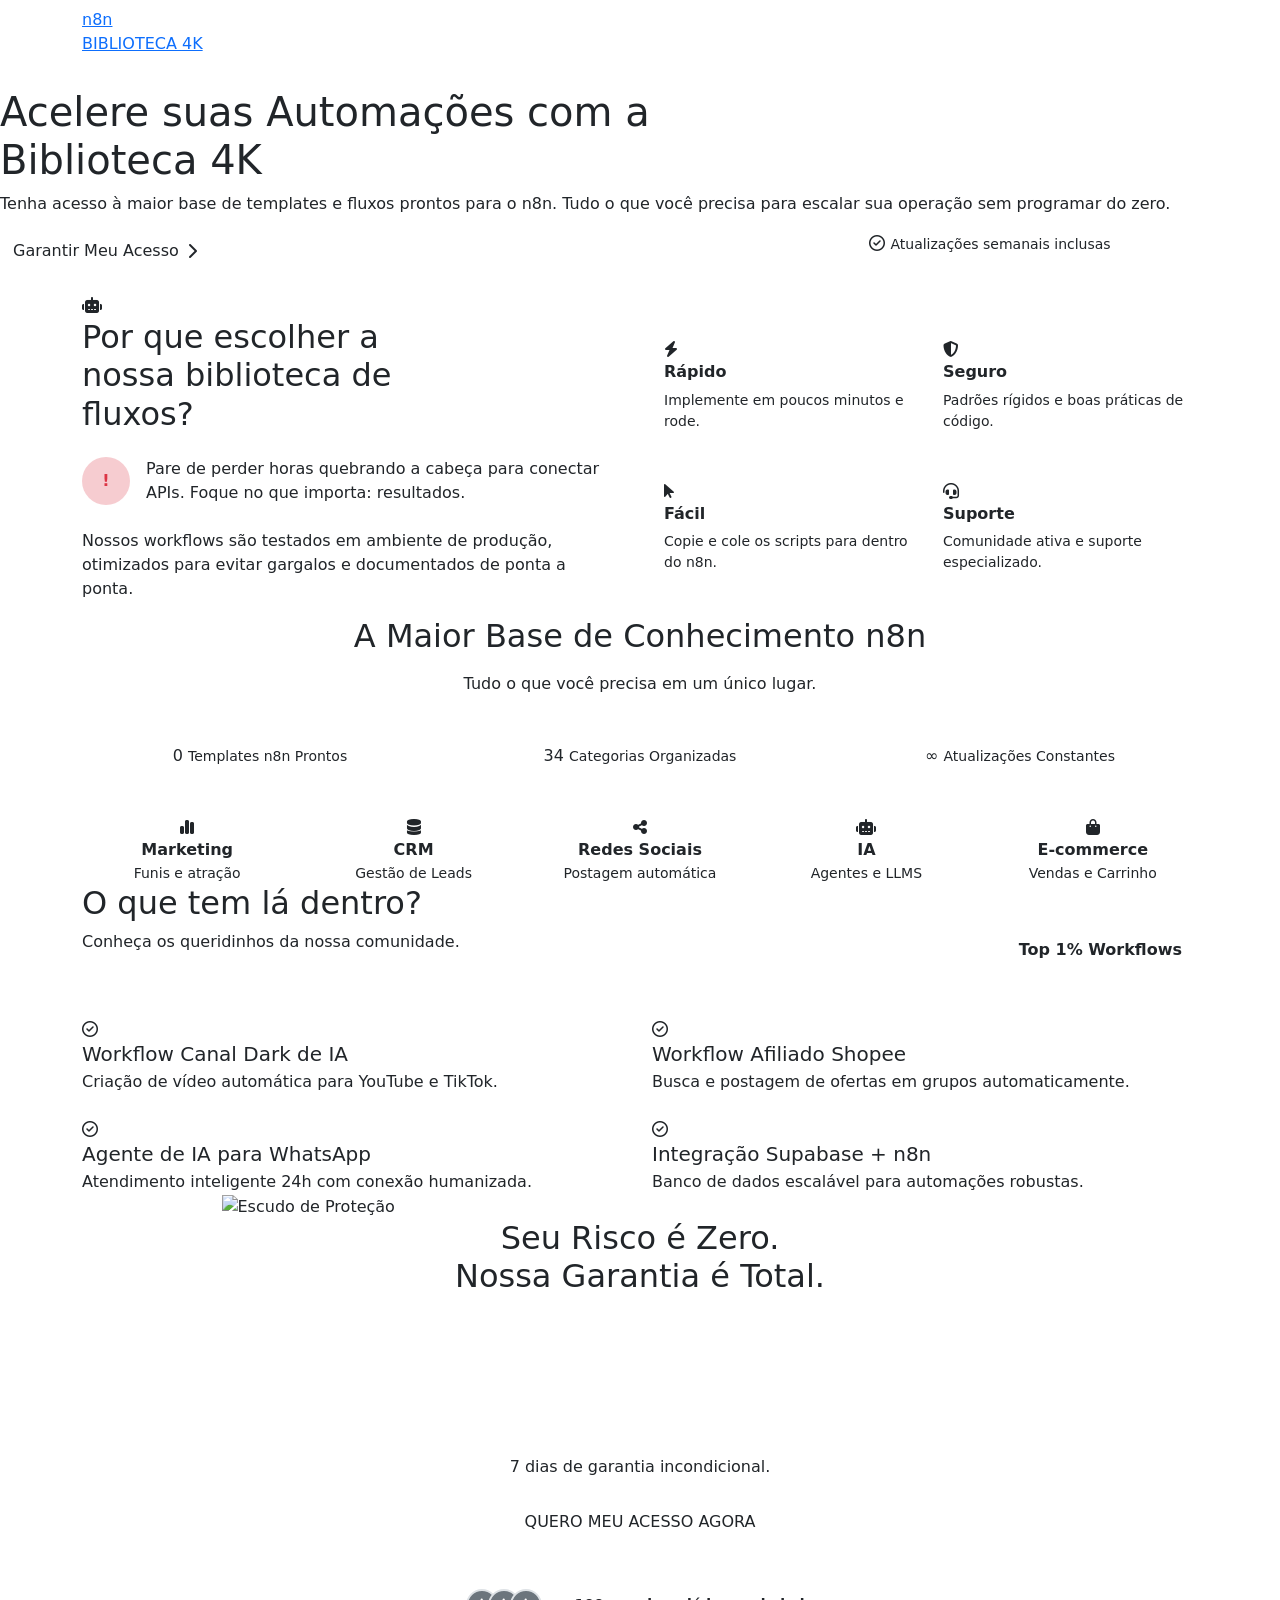
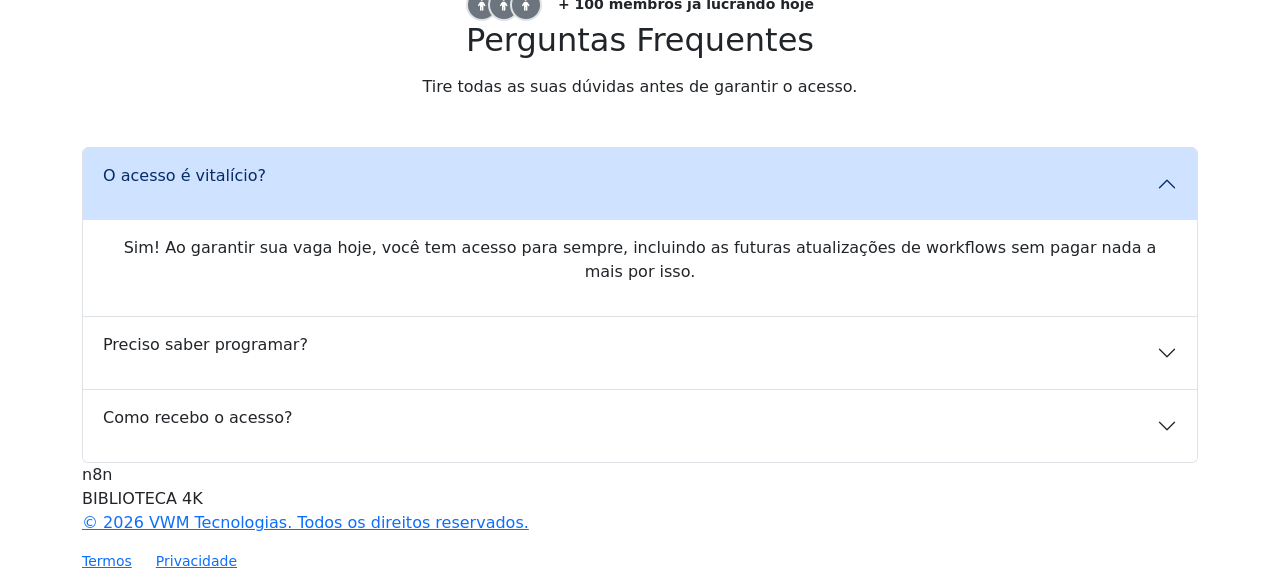
==== index.html @ a52fe10c "Rename biblioteca4k.html to index.html" ====
<!DOCTYPE html>
<html lang="pt-BR">
<head>
    <meta charset="UTF-8">
    <meta name="viewport" content="width=device-width, initial-scale=1.0">
    <title>Biblioteca 4K | n8n</title>

    <link rel="stylesheet" href="https://cdnjs.cloudflare.com/ajax/libs/font-awesome/6.5.0/css/all.min.css">
    <link rel="stylesheet" href="https://cdnjs.cloudflare.com/ajax/libs/bootstrap/5.2.1/css/bootstrap.min.css">
    <link rel="stylesheet" href="https://cdnjs.cloudflare.com/ajax/libs/bootstrap-icons/1.10.0/font/bootstrap-icons.min.css">
    <link rel="stylesheet" href="https://cdnjs.cloudflare.com/ajax/libs/Swiper/10.0.0/swiper-bundle.min.css">
    <link rel="stylesheet" href="css/style.css">
</head>
<body class="home">

    <header>
        <nav class="navbar navbar-expand-lg">
            <div class="container">
                <a href="#">
                    <div class="logo">
                        <div class="logo-icon">n8n</div>
                        <span>BIBLIOTECA <span style="color:var(--primary-color)">4K</span></span>
                    </div>
                </a>
            </div>
        </nav>
    </header>

    <main>
        <section id="hero">
            <div class="badge">
                <i class="fa-solid fa-bolt"></i>
                VERSÃO 2.0 LIBERADA
            </div>
            <h1>Acelere suas Automações com a <br><span class="text-gradient">Biblioteca 4K</span></h1>
            <p>Tenha acesso à maior base de templates e fluxos prontos para o n8n. Tudo o que você precisa para escalar sua operação sem programar do zero.</p>
            
            <div class="row">
                <div class="col-md">
                    <a href="#guarantee" class="btn btn-n8n d-flex align-items-center gap-2">
                        Garantir Meu Acesso
                        <i class="fa-solid fa-chevron-right"></i>
                    </a>
                </div>
                <div class="atualizacao col-md-4">
                    <i class="fa-regular fa-circle-check"></i>
                    <span class="small">Atualizações semanais inclusas</span>
                </div>
            </div>
        </section>

        <section id="fluxos">
            <div class="container">
                <div class="wrapper">
                    <div class="animation-box">
                        <div class="box-gradient"></div>
                        <div class="box-fluxos" onmouseover="this.style.transform='rotate(0deg)'" onmouseout="this.style.transform='rotate(3deg)'">
                            <div class="row wrapper-fluxos g-4">
                                <div class="col-4"><div class="fluxo-single"><div class="bg-fluxo"></div></div></div>
                                <div class="col-4"><div class="fluxo-single"><div class="bg-fluxo"></div></div></div>
                                <div class="col-4"><div class="fluxo-single"><div class="bg-fluxo"></div></div></div>
                                <div class="col-4"><div class="fluxo-single"><div class="bg-fluxo"></div></div></div>
                                <div class="col-4"><div class="fluxo-single"><div class="bg-fluxo"></div></div></div>
                                <div class="col-4"><div class="fluxo-single"><div class="bg-fluxo"></div></div></div>
                            </div>
                            <div class="animate-bounce">
                                <i class="fa-solid fa-robot"></i>
                            </div>
                        </div>
                    </div>
                </div>	
            </div>
        </section>

        <section id="mais">
            <div class="wrapper">
                <div class="container">
                    <div class="row align-items-center g-5">
                        <div class="col-lg-6">
                            <h2 class="col-md-8 mb-4">Por que escolher a nossa biblioteca de fluxos?</h2>
                            <div class="danger mb-4 d-flex gap-3">
                                <div class="bg-danger bg-opacity-25 rounded-circle d-flex align-items-center justify-content-center fw-bold text-danger" style="width: 48px; height: 48px; flex-shrink: 0;">!</div>
                                <p class="m-0">
                                    Pare de perder horas quebrando a cabeça para conectar APIs. Foque no que importa: resultados.
                                </p>
                            </div>
                            <p>Nossos workflows são testados em ambiente de produção, otimizados para evitar gargalos e documentados de ponta a ponta.</p>
                        </div>
                        <div class="col-lg-6">
                            <div class="row g-4">
                                <div class="col-6">
                                    <div class="glass animation-card">
                                        <i class="fa-solid fa-bolt"></i>
                                        <h6 class="fw-bold">Rápido</h6>
                                        <p class="small mb-4">Implemente em poucos minutos e rode.</p>
                                    </div>
                                </div>
                                <div class="col-6">
                                    <div class="glass animation-card">
                                        <i class="fa-solid fa-shield-halved"></i>
                                        <h6 class="fw-bold">Seguro</h6>
                                        <p class="small mb-4">Padrões rígidos e boas práticas de código.</p>
                                    </div>
                                </div>
                                <div class="col-6">
                                    <div class="glass animation-card">
                                        <i class="fa-solid fa-arrow-pointer"></i>
                                        <h6 class="fw-bold">Fácil</h6>
                                        <p class="small mb-4">Copie e cole os scripts para dentro do n8n.</p>
                                    </div>
                                </div>
                                <div class="col-6">
                                    <div class="glass animation-card">
                                        <i class="fa-solid fa-headset"></i>
                                        <h6 class="fw-bold">Suporte</h6>
                                        <p class="small mb-4">Comunidade ativa e suporte especializado.</p>
                                    </div>
                                </div>
                            </div>
                        </div>
                    </div>
                </div>
            </div>
        </section>

        <section id="counter-trigger">
            <div class="wrapper">
                <div class="container text-center">
                    <h2 class="mb-3">A Maior Base de Conhecimento n8n</h2>
                    <p class="mb-5">Tudo o que você precisa em um único lugar.</p>
                    <div class="row g-4 mb-5">
                        <div class="col-md-4">
                            <div class="cat-card animation-card h-100">
                                <span id="main-counter" class="title-card">0</span>
                                <span class="text-card small tracking-widest">Templates n8n Prontos</span>
                            </div>
                        </div>
                        <div class="col-md-4">
                            <div class="cat-card animation-card h-100">
                                <span class="title-card">34</span>
                                <span class="text-card small tracking-widest">Categorias Organizadas</span>
                            </div>
                        </div>
                        <div class="col-md-4">
                            <div class="cat-card animation-card h-100">
                                <span class="title-card">∞</span>
                                <span class="text-card small tracking-widest">Atualizações Constantes</span>
                            </div>
                        </div>
                    </div>
                    
                    <div class="categories-grid row row-cols-2 row-cols-md-5 g-3">
                        <div class="col">
                            <div class="glass animation-card text-center h-100 ">
                                <i class="fa-solid fa-chart-simple"></i>
                                <h6 class="fw-bold mb-1">Marketing</h6>
                                <p class="text-card small fw-light mb-0">Funis e atração</p>
                            </div>
                        </div>
                        <div class="col">
                            <div class="glass animation-card text-center h-100 ">
                                <i class="fa-solid fa-database"></i>
                                <h6 class="fw-bold mb-1">CRM</h6>
                                <p class="text-card small fw-light mb-0">Gestão de Leads</p>
                            </div>
                        </div>
                        <div class="col">
                            <div class="glass animation-card text-center h-100 ">
                                <i class="fa-solid fa-share-nodes"></i>
                                <h6 class="fw-bold mb-1">Redes Sociais</h6>
                                <p class="text-card small fw-light mb-0">Postagem automática</p>
                            </div>
                        </div>
                        <div class="col">
                            <div class="glass animation-card text-center h-100 ">
                                <i class="fa-solid fa-robot"></i>
                                <h6 class="fw-bold mb-1">IA</h6>
                                <p class="text-card small fw-light mb-0">Agentes e LLMS</p>
                            </div>
                        </div>
                        <div class="col">
                            <div class="glass animation-card text-center h-100 ">
                                <i class="fa-solid fa-bag-shopping"></i>
                                <h6 class="fw-bold mb-1">E-commerce</h6>
                                <p class="text-card small fw-light mb-0">Vendas e Carrinho</p>
                            </div>
                        </div>
                    </div>
                </div>
            </div>
        </section>

        <section id="content">
            <div class="wrapper">
                <div class="container">
                    <div class="d-flex justify-content-between align-items-end mb-5">
                        <div>
                            <h2>O que tem lá dentro?</h2>
                            <p>Conheça os queridinhos da nossa comunidade.</p>
                        </div>
                        <div class="tag bg-opacity-10 text-n8n px-3 py-2 rounded fw-bold d-none d-md-block">Top 1% Workflows</div>
                    </div>
                    <div class="row g-4">
                        <div class="col-md-6">
                            <div class="content-box animation-card glass h-100">
                                <div class="content-icon">
                                    <i class="fa-regular fa-circle-check mb-0"></i>
                                </div>
                                <div>
                                    <h5 class="mb-1">Workflow Canal Dark de IA</h5>
                                    <p class="mb-0">Criação de vídeo automática para YouTube e TikTok.</p>
                                </div>
                            </div>
                        </div>
                        <div class="col-md-6">
                            <div class="content-box animation-card glass h-100">
                                <div class="content-icon">
                                    <i class="fa-regular fa-circle-check mb-0"></i>
                                </div>
                                <div>
                                    <h5 class="mb-1">Workflow Afiliado Shopee</h5>
                                    <p class="mb-0">Busca e postagem de ofertas em grupos automaticamente.</p>
                                </div>
                            </div>
                        </div>
                        <div class="col-md-6">
                            <div class="content-box animation-card glass h-100">
                                <div class="content-icon">
                                    <i class="fa-regular fa-circle-check mb-0"></i>
                                </div>
                                <div>
                                    <h5 class="mb-1">Agente de IA para WhatsApp</h5>
                                    <p class="mb-0">Atendimento inteligente 24h com conexão humanizada.</p>
                                </div>
                            </div>
                        </div>
                        <div class="col-md-6">
                            <div class="content-box animation-card glass h-100">
                                <div class="content-icon">
                                    <i class="fa-regular fa-circle-check mb-0"></i>
                                </div>
                                <div>
                                    <h5 class="mb-1">Integração Supabase + n8n</h5>
                                    <p class="mb-0">Banco de dados escalável para automações robustas.</p>
                                </div>
                            </div>
                        </div>
                    </div>
                </div>
            </div>
        </section>

        <section id="guarantee">
            <div class="wrapper">
                <div class="container">
                    <div class="guarantee-box col-md-9 m-auto">
                        <span class="shield-check">
                            <img src="https://biblioteca4k.vwmtecnologias.com.br/wp-content/uploads/2026/01/protect-fundo.png" alt="Escudo de Proteção">
                        </span>
                        <div class="position-relative z-1 text-center">
                            <h2 class="mb-4">Seu Risco é Zero. <br>Nossa Garantia é Total.</h2>
                            <div class="mb-4">
                                <span class="text-white text-opacity-75 text-uppercase fw-bold small tracking-widest d-block mb-1">Acesso vitalício por apenas:</span>
                                <div class="d-flex align-items-center justify-content-center gap-2">
                                    <span class="fs-2 fw-bold text-white">R$</span>
                                    <span class="display-2 fw-bold text-white">9,90</span>
                                </div>
                            </div>
                            <p class="col-md-9 mb-4 m-auto">7 dias de garantia incondicional.</p>
                            <a target="_blank" href="https://pay.kiwify.com.br/rBMKlVV" class="btn btn-n8n white">QUERO MEU ACESSO AGORA</a>
                            <div class="mt-5 d-flex align-items-center justify-content-center gap-3">
                                <div class="d-flex">
                                    <div class="rounded-circle border border-2 border-n8n bg-secondary d-flex justify-content-center align-items-center" style="width: 32px; height: 32px; margin-right: -10px;">
                                        <i class="fa-solid fa-person" style="color:white; font-size:12px;"></i>
                                    </div>
                                    <div class="rounded-circle border border-2 border-n8n bg-secondary d-flex justify-content-center align-items-center" style="width: 32px; height: 32px; margin-right: -10px;">
                                        <i class="fa-solid fa-person" style="color:white; font-size:12px;"></i>
                                    </div>
                                    <div class="rounded-circle border border-2 border-n8n bg-secondary d-flex justify-content-center align-items-center" style="width: 32px; height: 32px;">
                                        <i class="fa-solid fa-person" style="color:white; font-size:12px;"></i>
                                    </div>
                                </div>
                                <span class="small fw-bold">+ 100 membros já lucrando hoje</span>
                            </div>
                        </div>
                    </div>
                </div>
            </div>
        </section>
        
        <section id="faq">
            <div class="wrapper">
                <div class="container text-center">
                    <h2 class="mb-3">Perguntas Frequentes</h2>
                    <p class="mb-5">Tire todas as suas dúvidas antes de garantir o acesso.</p>
                    <div class="call-box">
                        <div class="accordion call-box-inside">
                            <div class="accordion-item faq glass">
                                <div class="accordion-header">
                                    <button class="accordion-button" type="button" data-bs-toggle="collapse" data-bs-target="#faq-collapse0" aria-expanded="true" aria-controls="faq-collapse0">
                                        <p class="title-faq">O acesso é vitalício?</p>
                                    </button>
                                </div>
                                <div id="faq-collapse0" class="accordion-collapse collapse show" aria-labelledby="faq-collapse0">
                                    <div class="accordion-body description-faq">
                                        <p>Sim! Ao garantir sua vaga hoje, você tem acesso para sempre, incluindo as futuras atualizações de workflows sem pagar nada a mais por isso.</p> 
                                    </div>
                                </div>
                            </div>
                            <div class="accordion-item faq glass">
                                <div class="accordion-header">
                                    <button class="accordion-button collapsed" type="button" data-bs-toggle="collapse" data-bs-target="#faq-collapse1" aria-expanded="false" aria-controls="faq-collapse1">
                                        <p class="title-faq">Preciso saber programar?</p>
                                    </button>
                                </div>
                                <div id="faq-collapse1" class="accordion-collapse collapse" aria-labelledby="faq-collapse1">
                                    <div class="accordion-body description-faq">
                                        <p>Não. Todos os workflows são no-code/low-code e bastam ser importados (copiar e colar) para dentro da sua instância n8n.</p> 
                                    </div>
                                </div>
                            </div>
                            <div class="accordion-item faq glass">
                                <div class="accordion-header">
                                    <button class="accordion-button collapsed" type="button" data-bs-toggle="collapse" data-bs-target="#faq-collapse2" aria-expanded="false" aria-controls="faq-collapse2">
                                        <p class="title-faq">Como recebo o acesso?</p>
                                    </button>
                                </div>
                                <div id="faq-collapse2" class="accordion-collapse collapse" aria-labelledby="faq-collapse2">
                                    <div class="accordion-body description-faq">
                                        <p>Logo após a confirmação do pagamento (que via Pix e Cartão é na hora), você receberá um e-mail com os dados de acesso da nossa área de membros.</p> 
                                    </div>
                                </div>
                            </div>
                        </div>
                    </div>
                </div>
            </div>
        </section>
    </main>

    <footer>
        <div class="container footer-content">
            <div class="logo">
                <div class="logo-icon">n8n</div>
                <span>BIBLIOTECA 4K</span>
            </div>
            <a href="https://vwmtecnologias.com.br" target="_blank">
                <p>© 2026 VWM Tecnologias. Todos os direitos reservados.</p>
            </a>
            <div class="d-flex gap-4 small">
                <a href="#">Termos</a>
                <a href="#">Privacidade</a>
            </div>
        </div>
    </footer>

    <script src="https://ajax.googleapis.com/ajax/libs/jquery/3.6.0/jquery.min.js"></script>
    <script src="https://cdn.jsdelivr.net/npm/axios/dist/axios.min.js"></script>
    <script src="https://cdnjs.cloudflare.com/ajax/libs/bootstrap/5.2.1/js/bootstrap.min.js"></script>
    <script src="https://cdnjs.cloudflare.com/ajax/libs/Swiper/10.0.0/swiper-bundle.min.js"></script>
    
    <script src="js/script.js"></script>
</body>
</html>
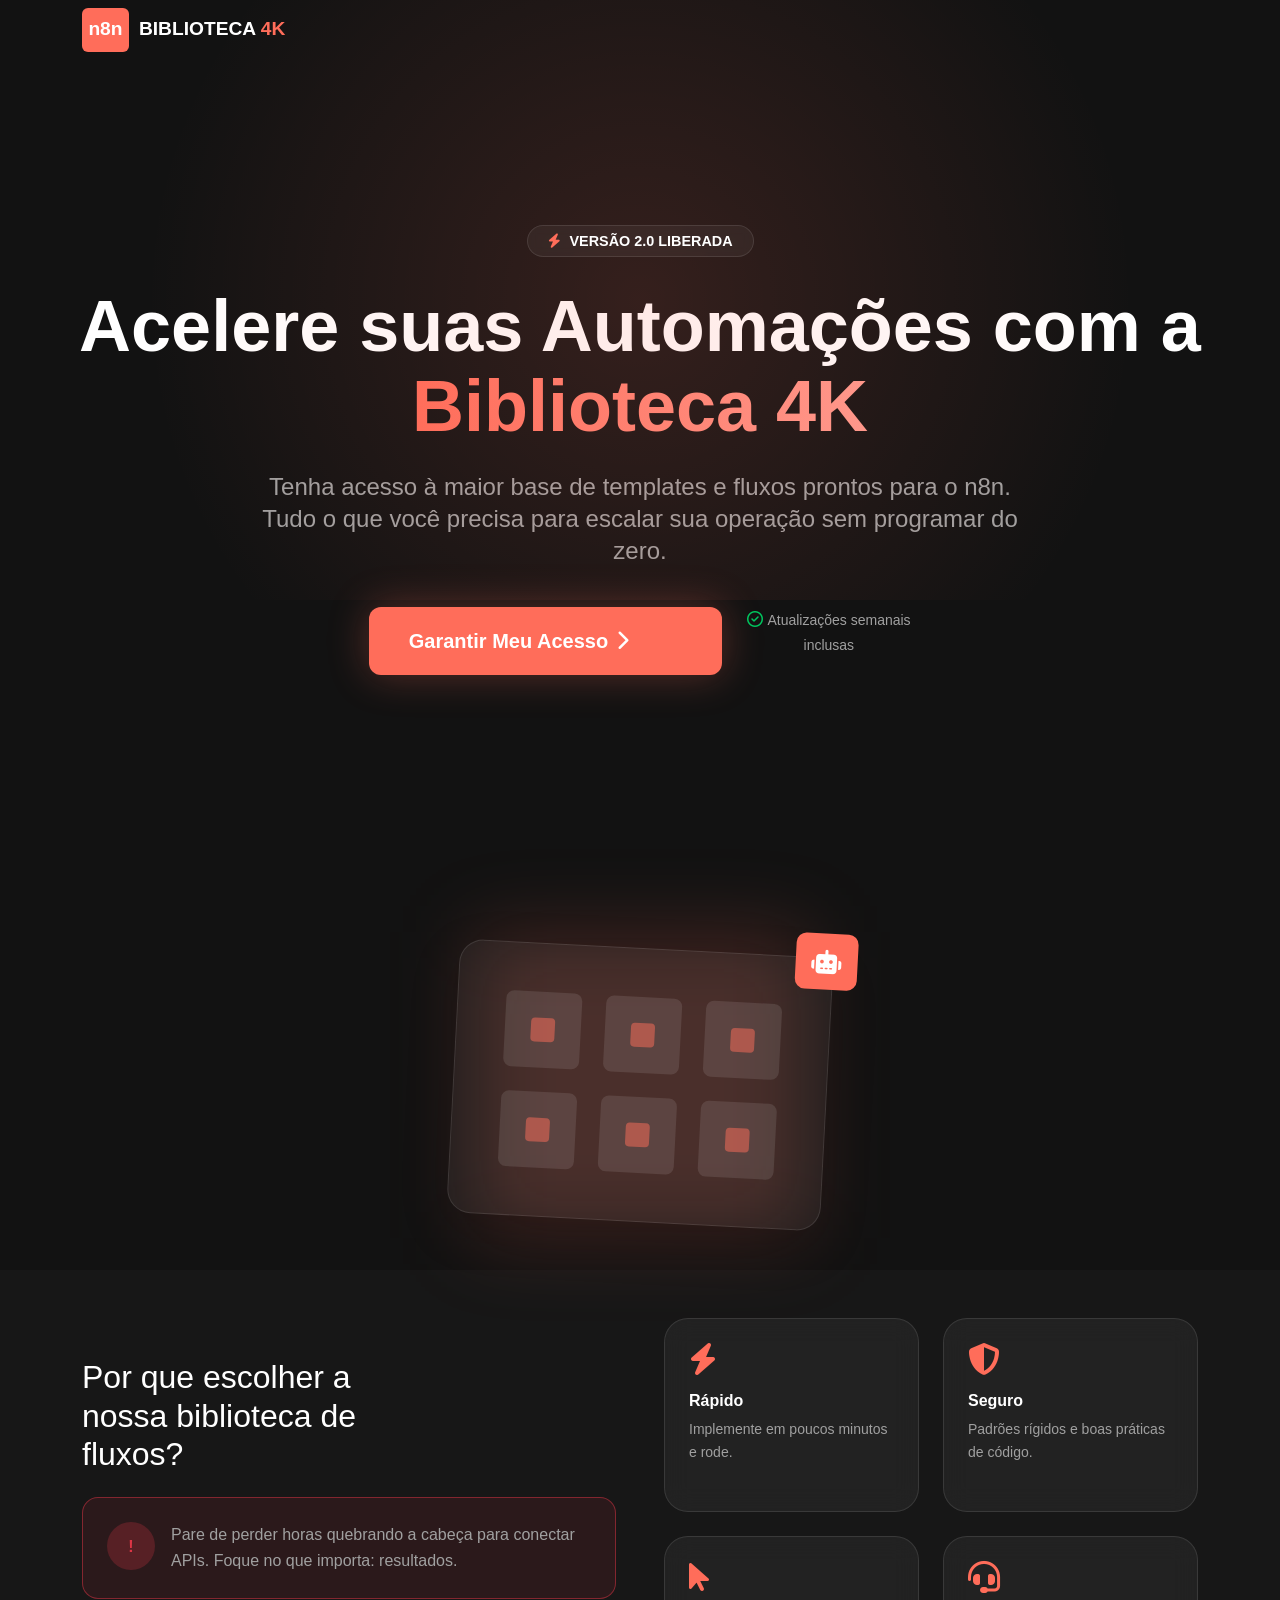
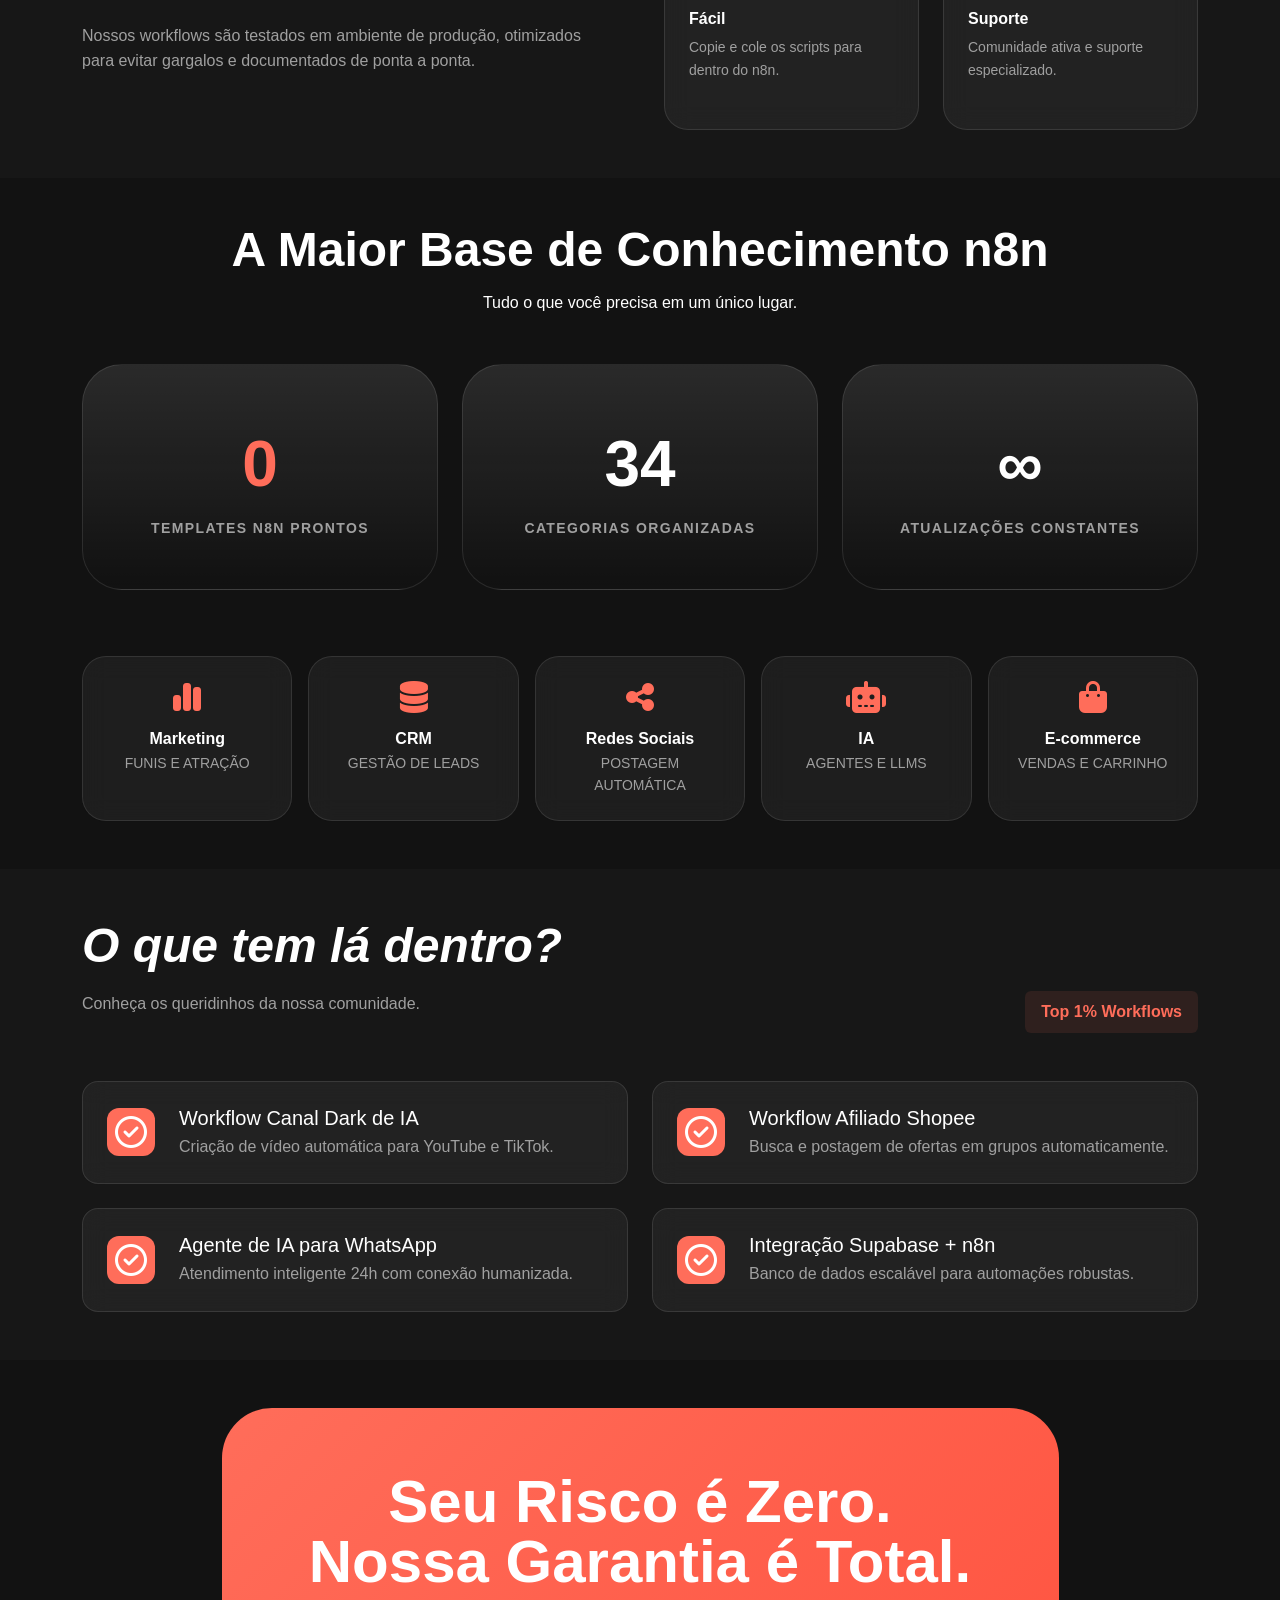
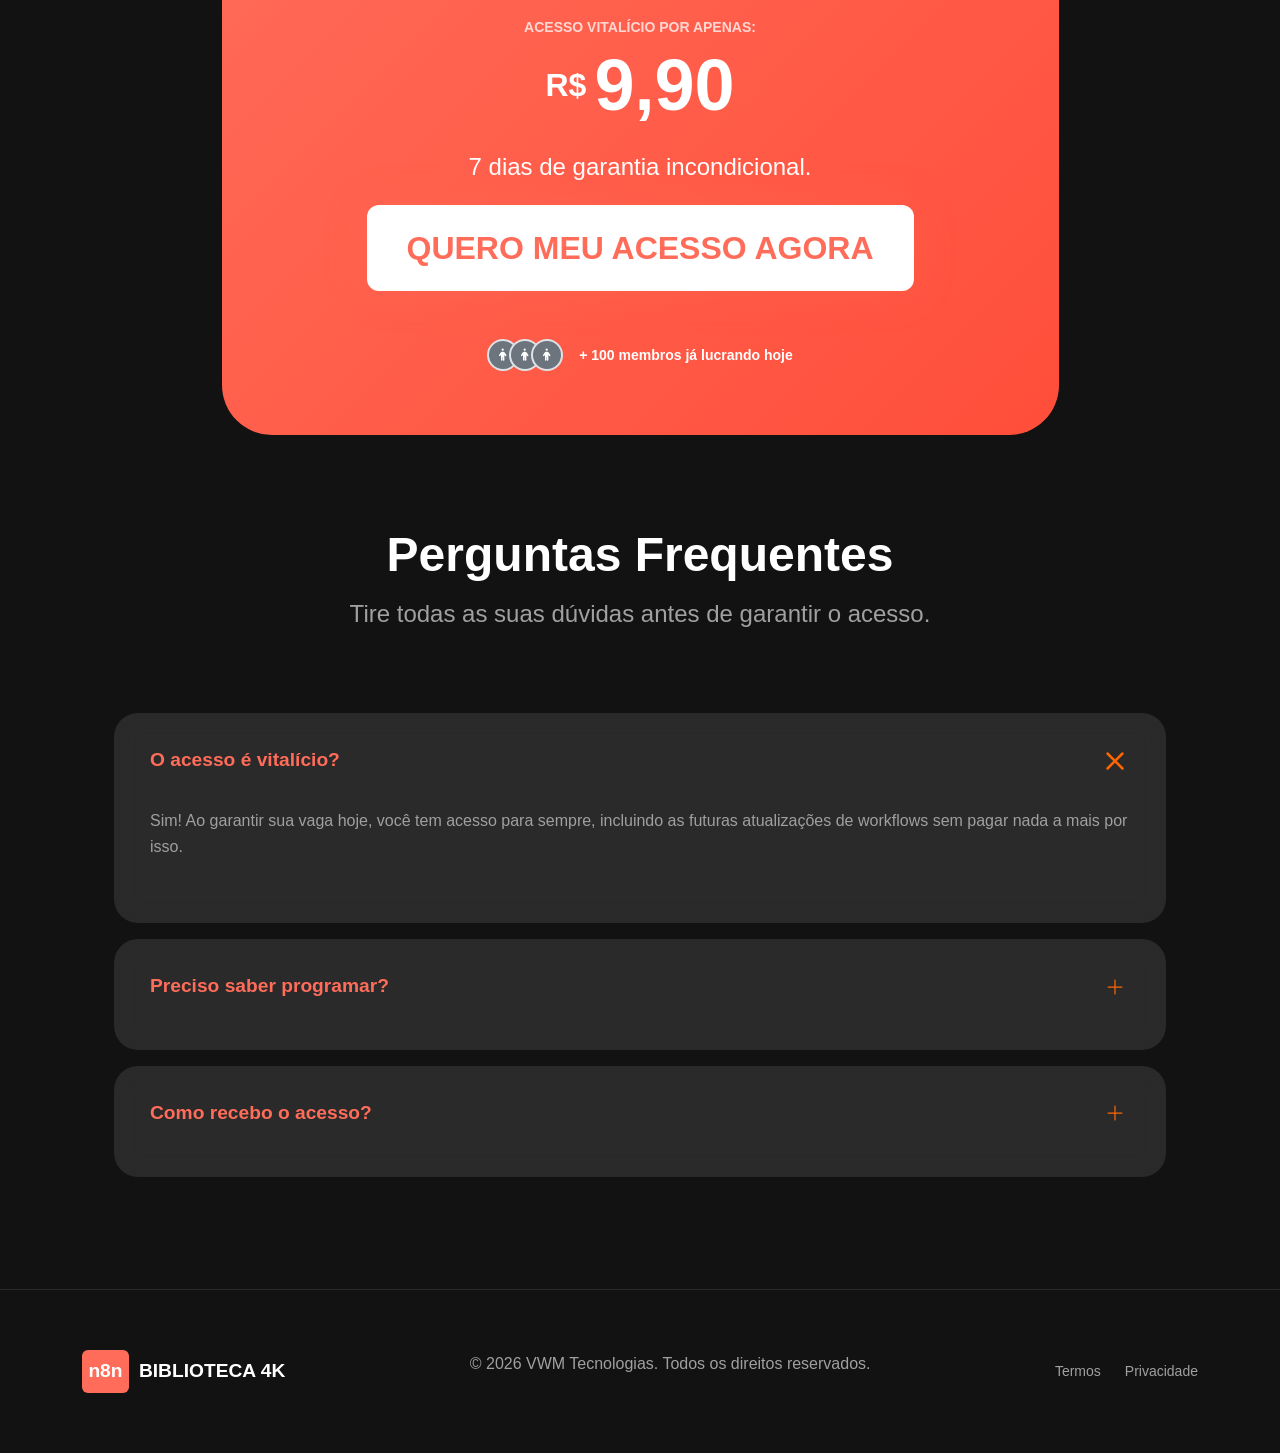
==== commit 1b63c6a1: "Update index.html" ====
--- a/index.html
+++ b/index.html
@@ -9,7 +9,7 @@
     <link rel="stylesheet" href="https://cdnjs.cloudflare.com/ajax/libs/bootstrap/5.2.1/css/bootstrap.min.css">
     <link rel="stylesheet" href="https://cdnjs.cloudflare.com/ajax/libs/bootstrap-icons/1.10.0/font/bootstrap-icons.min.css">
     <link rel="stylesheet" href="https://cdnjs.cloudflare.com/ajax/libs/Swiper/10.0.0/swiper-bundle.min.css">
-    <link rel="stylesheet" href="css/style.css">
+    <link rel="stylesheet" href="style.css">
 </head>
 <body class="home">
 
@@ -359,6 +359,6 @@
     <script src="https://cdnjs.cloudflare.com/ajax/libs/bootstrap/5.2.1/js/bootstrap.min.js"></script>
     <script src="https://cdnjs.cloudflare.com/ajax/libs/Swiper/10.0.0/swiper-bundle.min.js"></script>
     
-    <script src="js/script.js"></script>
+    <script src="script.js"></script>
 </body>
 </html>
--- a/style.css
+++ b/style.css
@@ -0,0 +1,560 @@
+:root {
+	--bg-color: #121212;
+	--primary-color: #FF6D5A;
+	--secondary-color: #00C55E;
+	--text-white: #ffffff;
+	--text-gray: #a0a0a0;
+	--glass-bg: rgba(255, 255, 255, 0.05);
+	--glass-border: rgba(255, 255, 255, 0.1);
+}
+
+* {
+	margin: 0;
+	padding: 0;
+	box-sizing: border-box;
+}
+
+a {
+	text-decoration: none;
+}
+
+a:hover {
+	color: initial;
+}
+
+body {
+	background-color: var(--bg-color);
+	color: var(--text-white);
+	font-family: 'Segoe UI', Roboto, Helvetica, Arial, sans-serif;
+	line-height: 1.6;
+	overflow-x: hidden;
+}
+
+.wrapper {
+	padding: 3rem 0;
+}
+
+/* HEADER */
+header {
+	background: transparent;
+	position: fixed;
+	top: 0;
+	right: 0;
+	left: 0;
+	z-index: 1030;
+	transition: 0.5s;
+}
+
+header.scrolled {
+	background: var(--glass-bg);
+	backdrop-filter: blur(12px);
+	-webkit-backdrop-filter: blur(12px);
+	border-bottom: 1px solid var(--glass-border);
+}
+
+.logo {
+	display: flex;
+	align-items: center;
+	gap: 10px;
+	font-weight: bold;
+	font-size: 1.2rem;
+	color: var(--text-white);
+}
+
+.logo-icon {
+	background: var(--primary-color);
+	padding: 0.4rem;
+	display: flex;
+	align-items: center;
+	justify-content: center;
+	border-radius: 6px;
+}
+
+/* BUTTONS DEFAULT */
+.badge {
+	transition: 0.5s;
+	display: inline-flex;
+	align-items: center;
+	gap: 8px;
+	background: var(--glass-bg);
+	border: 1px solid var(--glass-border);
+	padding: 8px 20px;
+	border-radius: 50px;
+	font-size: 0.9rem;
+	margin-bottom: 30px;
+	backdrop-filter: blur(5px);
+	color: var(--text-white);
+}
+
+.badge i {
+	color: var(--primary-color);
+}
+
+.badge:hover {
+	color: var(--text-white);
+	background-color: rgb(255 255 255 / 0.1);
+}
+
+.btn.btn-n8n {
+	background-color: var(--primary-color);
+	color: white;
+	border: none;
+	padding: 1.2rem 2.5rem;
+	border-radius: 12px;
+	font-weight: 700;
+	font-size: 1.25rem;
+	transition: all 0.3s ease;
+	box-shadow: 0 0 40px rgba(255, 109, 90, 0.3);
+}
+
+.btn.btn-n8n.white {
+	background: var(--text-white);
+	color: var(--primary-color);
+	font-size: 2rem;
+}
+
+.btn.btn-n8n:hover {
+	background: var(--primary-color);
+	transform: scale(1.05);
+	color: white;
+}
+
+.btn.btn-n8n.white:hover {
+	background: var(--text-white);
+	color: var(--primary-color);
+}
+
+/* HERO SECTION */
+#hero {
+	text-align: center;
+	position: relative;
+	height: 100vh;
+	display: flex;
+	flex-direction: column;
+	align-items: center;
+	justify-content: center;
+}
+
+#hero::before {
+	content: "";
+	position: absolute;
+	top: 0;
+	left: 50%;
+	transform: translateX(-50%);
+	width: 100%;
+	height: 600px;
+	background: radial-gradient(circle, rgba(255,109,90,0.15) 0%, transparent 70%);
+	pointer-events: none;
+}
+
+#hero h1 {
+	font-size: clamp(2.5rem, 8vw, 4.5rem);
+	line-height: 1.1;
+	margin-bottom: 25px;
+	font-weight: 900;
+}
+
+.text-gradient {
+	background: linear-gradient(90deg, var(--primary-color), #ff9b8f);
+	-webkit-background-clip: text;
+	-webkit-text-fill-color: transparent;
+}
+
+#hero p {
+	font-size: 1.5rem;
+	line-height: 2rem;
+	color: var(--text-gray);
+	max-width: 800px;
+	margin: 0 auto 40px;
+}
+
+.atualizacao {
+	color: var(--text-gray);
+}
+
+.atualizacao i {
+	color: var(--secondary-color);
+}
+
+@media(max-width: 568px) {
+	.atualizacao {
+		margin-top: 1rem;
+	}
+}
+
+/* ANIMATION BOX */
+.animation-box {
+	position: relative;
+	display: flex;
+	justify-content: center;
+}
+
+.animate-bounce {
+	top: -25px; 
+	right: -25px;
+	position: absolute; 
+	padding: 1rem; 
+	border-radius: 10px;
+	background-color: var(--primary-color);
+	display: flex;
+	justify-content: center;
+	align-items: center;
+	animation: quicar 2s infinite;
+}
+
+.animate-bounce i {
+	font-size: 1.5rem;
+	color: var(--text-white);
+}
+
+@keyframes quicar {
+	from, 20%, 53%, 80%, to {
+		animation-timing-function: cubic-bezier(0.215, 0.610, 0.355, 1.000);
+		transform: translate3d(0,0,0);
+	}
+	40%, 43% {
+		animation-timing-function: cubic-bezier(0.755, 0.050, 0.855, 0.060);
+		transform: translate3d(0, -30px, 0); 
+	}
+	70% {
+		animation-timing-function: cubic-bezier(0.755, 0.050, 0.855, 0.060);
+		transform: translate3d(0, -15px, 0); 
+	}
+	90% {
+		transform: translate3d(0,-4px,0); 
+	}
+}
+
+/* BOX */
+.box-gradient {
+	width: 30%;
+	margin: 0 auto;
+	position: absolute;
+	inset: -1rem;
+	filter: blur(40px);
+	background-color: rgb(255 109 90 / 0.2);
+}
+
+.box-fluxos {
+	position: relative;
+	transition: transform 0.5s;
+	border-radius: 1.5rem;
+	box-shadow: 0 1rem 3rem rgba(0, 0, 0, .175);
+	padding: 3rem;
+	border: 1px solid rgb(255 255 255 / 0.1);
+	background-color: rgb(255 255 255 / 0.05);
+	transform: rotate(3deg);
+}
+
+.wrapper-fluxos {
+	position: relative;
+	width: 300px;
+}
+
+.fluxo-single {
+	aspect-ratio: 1 / 1;
+	display: flex;
+	align-items: center;
+	justify-content: center;
+	border-radius: 0.5rem;
+	background-color: rgba(255, 255, 255, 0.1);
+}
+
+.bg-fluxo { 
+	background-color: var(--primary-color); 
+	width: 24px;
+	height: 24px;
+	border-radius: 0.25rem;
+	opacity: 0.5;
+}
+
+.rounded-3xl { border-radius: 1.5rem !important; }
+.rounded-40 { border-radius: 40px !important; }
+.rounded-50 { border-radius: 50px !important; }
+
+/* SEÇÃO MAIS */
+#mais {
+	background: rgba(255, 255, 255, 0.02);
+}
+
+#mais .danger {
+	border-radius: 1rem;
+	background-color:  rgba(220, 53, 69, 0.1);
+	padding: 1.5rem;
+	border: 1px solid rgba(220, 53, 69, 0.5);
+}
+
+#mais p {
+	color: var(--text-gray);
+}
+
+.glass {
+	background: var(--glass-bg);
+	backdrop-filter: blur(12px);
+	-webkit-backdrop-filter: blur(12px);
+	border: 1px solid var(--glass-border);
+	border-radius: 1.5rem;
+	padding: 1.5rem;
+}
+
+.glass i {
+	font-size: 2rem;
+	color: var(--primary-color);
+	margin-bottom: 1rem;
+}
+
+/* CONTADOR */
+#counter-trigger h2 {
+	font-size: 3rem;
+	line-height: 1;
+	font-weight: 800;
+}
+
+#counter-trigger #main-counter.title-card {
+	color: var(--primary-color);
+}
+
+#counter-trigger .title-card {
+	text-transform: uppercase;
+	color: var(--text-white);
+	font-weight: 900;
+	font-size: 4rem;
+	display: block;
+}
+
+#counter-trigger .text-card {
+	text-transform: uppercase;
+	font-weight: 700;
+	color: var(--text-gray);
+}
+
+#counter-trigger .tracking-widest {
+	letter-spacing: 0.1em;
+}
+
+/* SEÇÃO CATEGORIAS */
+.categories-grid {
+	margin-top: 50px;
+}
+
+.cat-card {
+	background-image: linear-gradient(to bottom, rgb(255 255 255 / 0.1), transparent);
+	padding: 3rem;
+	border-radius: 40px;
+	border: 1px solid var(--glass-border);
+	text-align: center;
+}
+
+.animation-card {
+	transition: 0.5s;
+}
+
+.animation-card:hover {
+	transition: 0.3s;
+	border-color: var(--primary-color);
+	transform: translateY(-5px);
+}
+
+.cat-card i {
+	font-size: 2rem;
+	fill: var(--primary-color);
+	margin-bottom: 15px;
+}
+
+/* SEÇÃO GARANTIA */
+.guarantee-box {
+	background: linear-gradient(135deg, #FF6D5A 0%, #ff4e3a 100%);
+	padding: 4rem;
+	border-radius: 50px;
+	position: relative;
+	overflow: hidden;
+}
+
+.guarantee-box h2 {
+	font-size: 3.75rem;
+	line-height: 1;
+	font-weight: 900;
+}
+
+.guarantee-box p {
+	font-size: 1.5rem;
+	font-weight: 500;
+	color: var(--text-white);
+	line-height: 1.75rem;
+}
+
+.shield-check {
+	position: absolute;
+	color: var(--text-white);
+	opacity: 0.8;
+	width: 300px; 
+	height: 300px; 
+	top: -50px; 
+	right: -50px;
+}
+
+.shield-check img {
+	position: absolute;
+	width: 100%; 
+	height: 100%; 
+	object-fit: contain;
+	opacity: 0.5;
+}
+
+@media(max-width: 586px) {
+	.guarantee-box {
+		padding: 2rem;
+	}
+
+	.guarantee-box h2 {
+		font-size: 2.725rem;
+	}
+
+	.btn.btn-n8n.white {
+		font-size: 1.5rem;
+	}
+}
+
+/* SEÇÃO CONTEÚDO */
+#content {
+	background: rgba(255, 255, 255, 0.02);
+}
+
+#content h2 {
+	font-style: italic;
+	font-weight: 700;
+	font-size: 3rem;
+	line-height: 1.2;
+	margin-bottom: 1rem;
+}
+
+#content p {
+	color: var(--text-gray);
+}
+
+#content .tag {
+	background: var(--primary-color);
+	color: var(--primary-color);
+	opacity: 1;
+	font-weight: 700;
+	padding: 0.5rem 1rem;
+	background-color: rgb(255 109 90 / 0.1);
+	border-radius: 0.5rem;
+}
+
+#content .content-icon {
+	display: flex;
+	align-items: center; 
+	justify-content: center;
+	background: var(--primary-color);
+	border-radius: 0.75rem;
+	padding: 1rem;
+	width: 48px; 
+	height: 48px;
+	flex-shrink: 0;
+}
+
+#content .content-box {
+	display: flex;
+	align-items: center; 
+	gap: 1.5rem;
+	border-radius: 1rem;
+	padding: 1.5rem;
+}
+
+#content .content-icon i {
+	color: var(--text-white);
+}
+
+/* SEÇÃO FAQ */
+#faq h2 {
+	font-size: 3rem;
+	line-height: 1;
+	font-weight: 800;
+}
+
+#faq p {
+	font-size: 1.5rem;
+	color: var(--text-gray);
+}
+
+#faq .call-box {
+	padding: 2rem 2rem 3rem 2rem;
+	background-color: transparent;
+	border: none;
+}
+
+#faq .call-box-inside .faq {
+	text-align: left;
+	border-radius: 1.5rem;
+	background-color: var(--glass-border);
+	border: none;
+	outline: none;
+	box-shadow: none;
+	margin-bottom: 1rem;
+	padding: 1rem 1rem 2rem 1rem;
+}
+
+#faq .call-box-inside .title-faq {
+	color: var(--primary-color);
+	font-weight: 700;
+	margin-bottom: 0;
+	font-size: 1.2rem;
+}
+
+#faq .call-box-inside p {
+	font-size: 1rem;
+}
+
+#faq .call-box-inside .accordion-button {
+	background-color: transparent;
+	border: none;
+	outline: none;
+	box-shadow: none;
+	color: var(--text-white); /* Correção de visibilidade da seta do Bootstrap */
+}
+
+.accordion-button::after {
+	background-image: url("data:image/svg+xml,%3Csvg xmlns='http://www.w3.org/2000/svg' viewBox='0 0 16 16' fill='%23FF6600'%3E%3Cpath d='M8 2a.5.5 0 0 1 .5.5v5h5a.5.5 0 0 1 0 1h-5v5a.5.5 0 0 1-1 0v-5h-5a.5.5 0 0 1 0-1h5v-5A.5.5 0 0 1 8 2z'/%3E%3C/svg%3E");
+	width: 30px;
+	height: 30px;
+	background-repeat: no-repeat;
+	background-position: center;
+	content: "";
+	display: inline-block;
+	transition: transform 0.2s ease-in-out;
+}
+
+.accordion-button:not(.collapsed)::after {
+	background-image: url("data:image/svg+xml,%3Csvg xmlns='http://www.w3.org/2000/svg' viewBox='0 0 16 16' fill='%23FF6600'%3E%3Cpath d='M1.293 1.293a1 1 0 0 1 1.414 0L8 6.586l5.293-5.293a1 1 0 1 1 1.414 1.414L9.414 8l5.293 5.293a1 1 0 0 1-1.414 1.414L8 9.414l-5.293 5.293a1 1 0 0 1-1.414-1.414L6.586 8 1.293 2.707a1 1 0 0 1 0-1.414z'/%3E%3C/svg%3E");
+}
+
+/* FOOTER */
+footer {
+	padding: 60px 0;
+	border-top: 1px solid var(--glass-border);
+	text-align: center;
+}
+
+.footer-content {
+	display: flex;
+	justify-content: space-between;
+	align-items: center;
+	flex-wrap: wrap;
+	gap: 20px;
+}
+
+footer a {
+	color: var(--text-gray);
+	transition: 0.4s;
+}
+
+footer a:hover {
+	color: var(--primary-color);
+}
+
+@media (max-width: 768px) {
+	.footer-content {
+		flex-direction: column;
+	}
+}
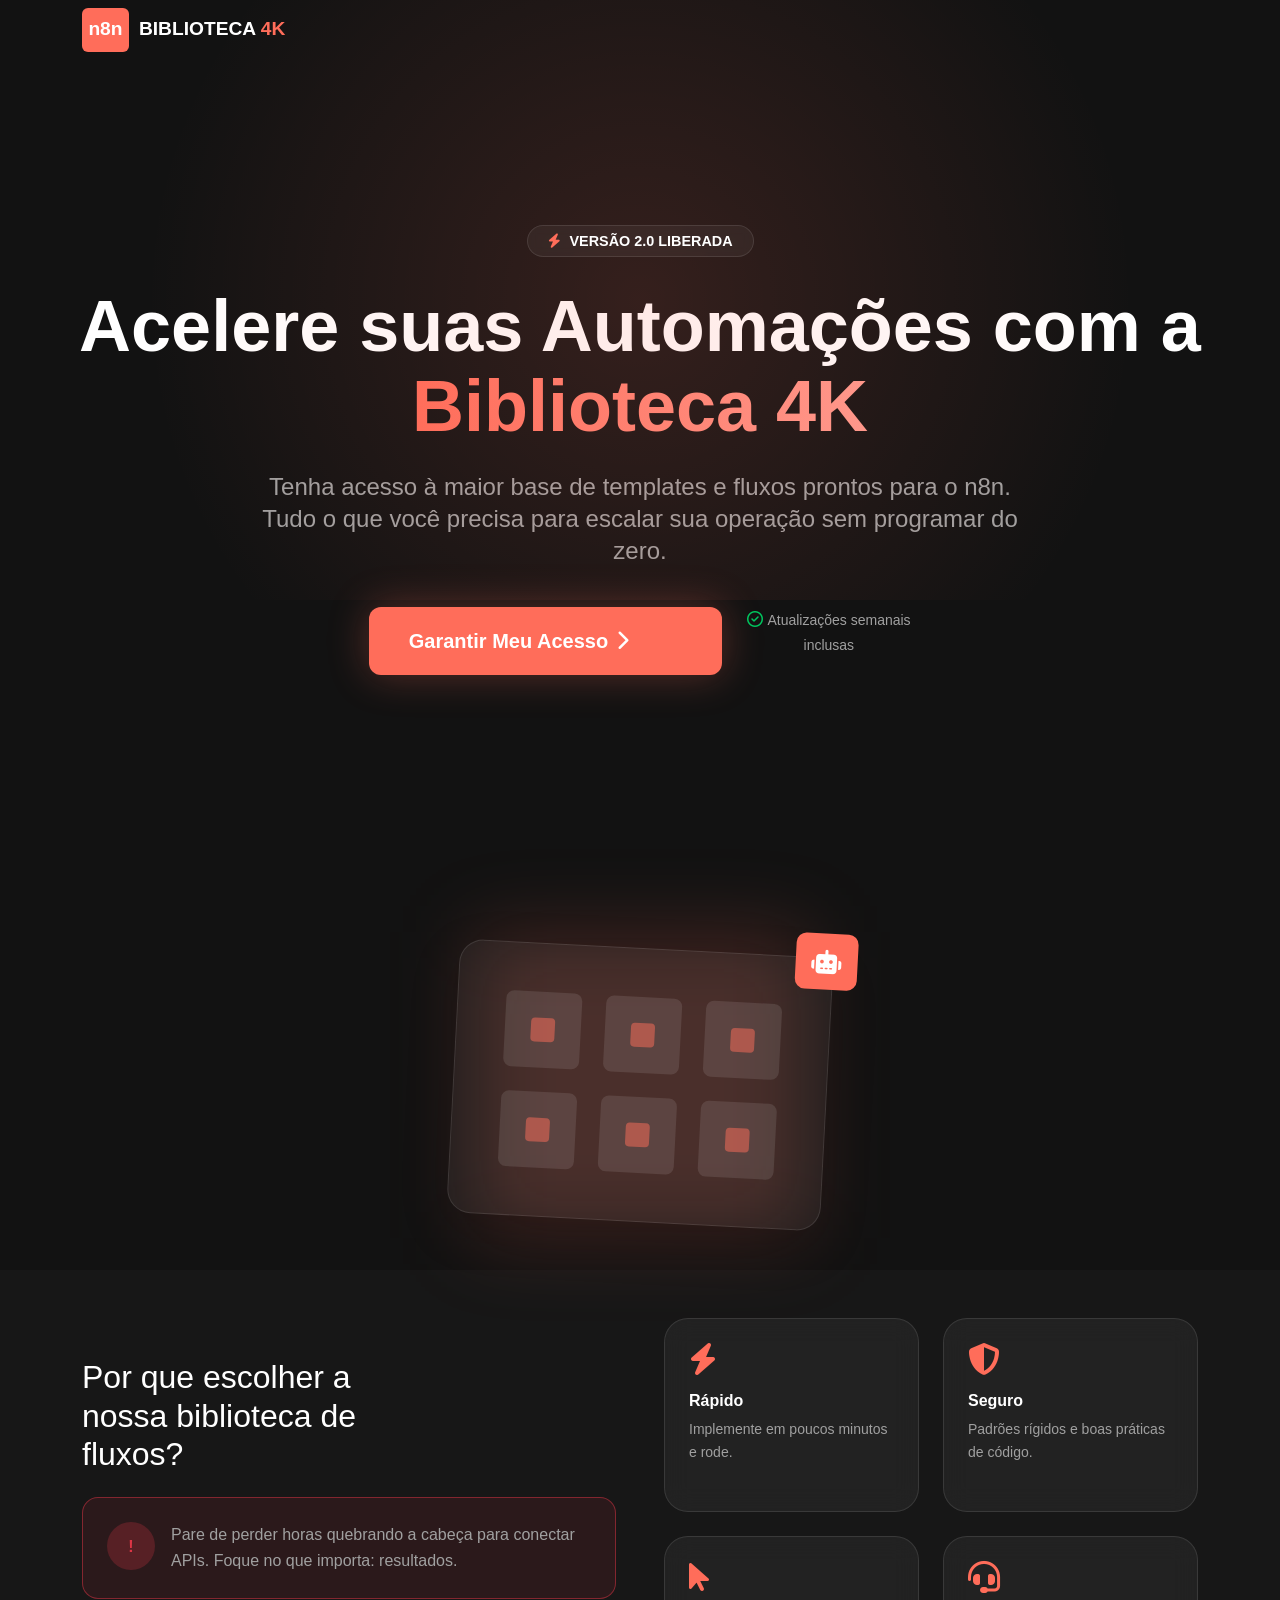
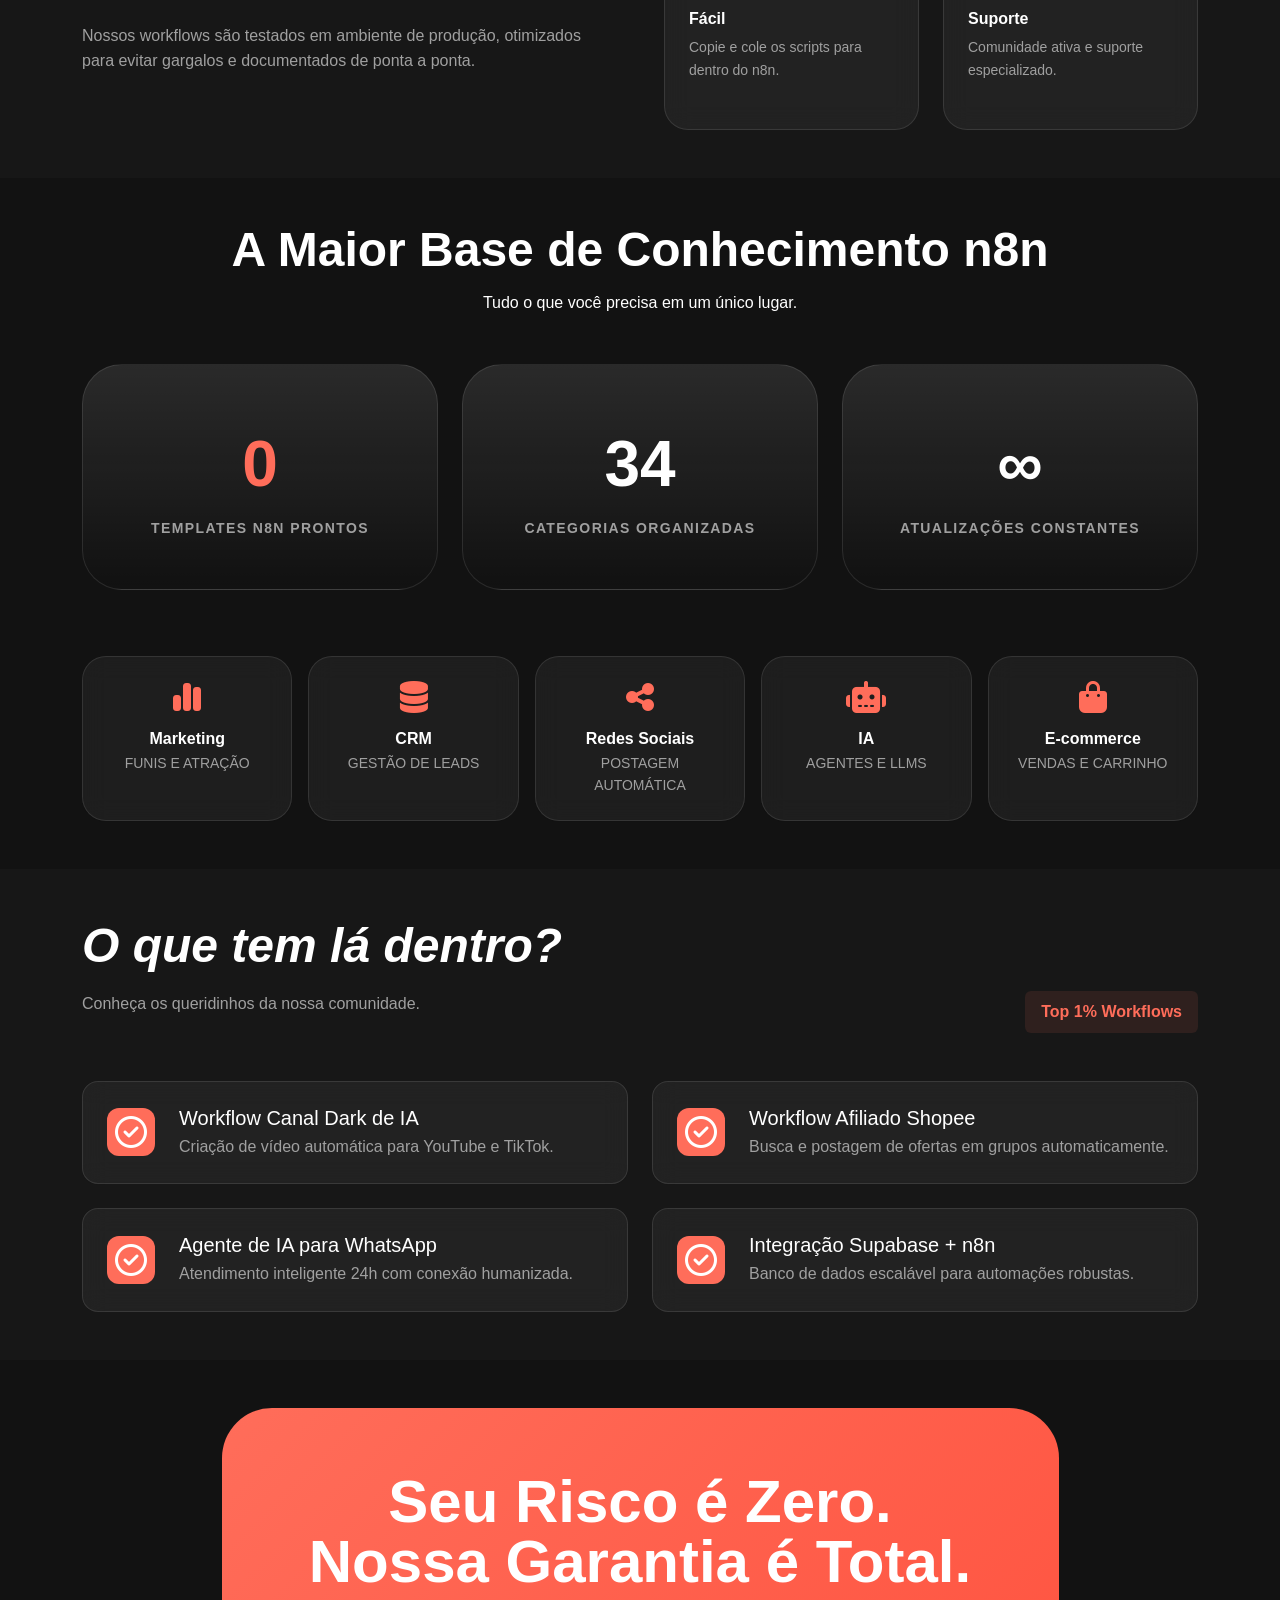
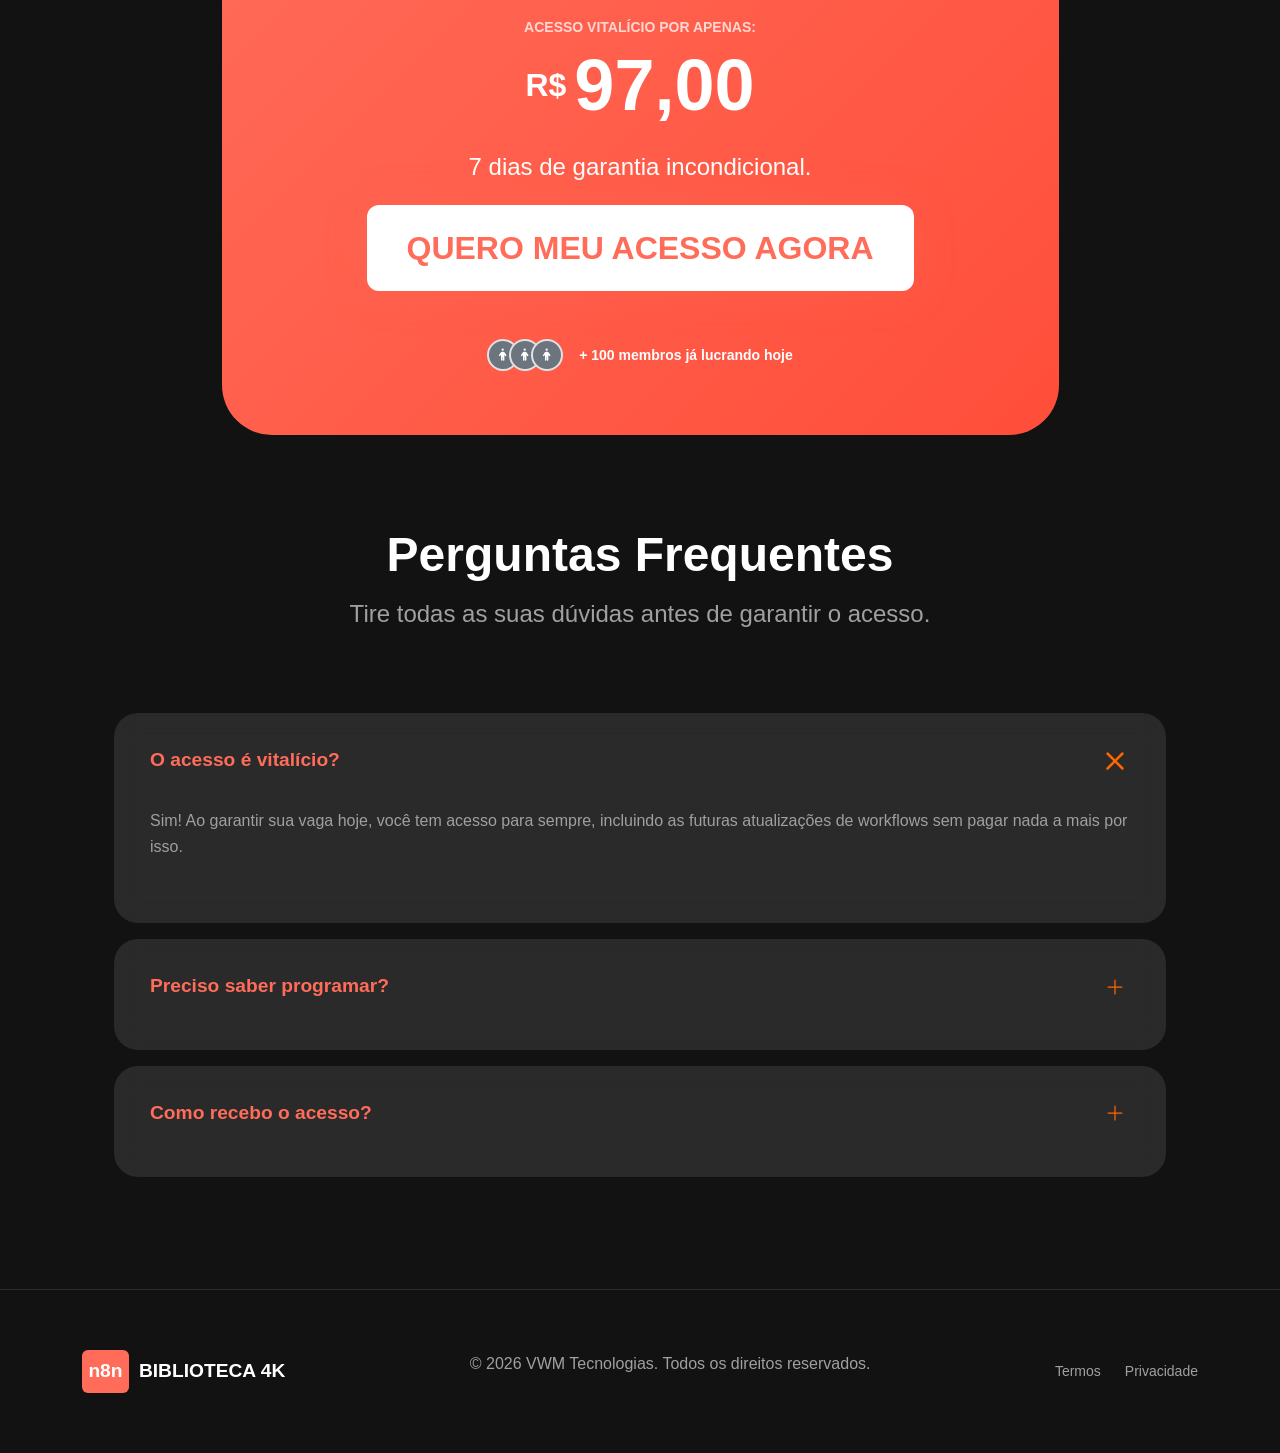
==== commit ae1c0f0f: "Update index.html" ====
--- a/index.html
+++ b/index.html
@@ -263,11 +263,11 @@
                                 <span class="text-white text-opacity-75 text-uppercase fw-bold small tracking-widest d-block mb-1">Acesso vitalício por apenas:</span>
                                 <div class="d-flex align-items-center justify-content-center gap-2">
                                     <span class="fs-2 fw-bold text-white">R$</span>
-                                    <span class="display-2 fw-bold text-white">9,90</span>
+                                    <span class="display-2 fw-bold text-white">97,00</span>
                                 </div>
                             </div>
                             <p class="col-md-9 mb-4 m-auto">7 dias de garantia incondicional.</p>
-                            <a target="_blank" href="https://pay.kiwify.com.br/rBMKlVV" class="btn btn-n8n white">QUERO MEU ACESSO AGORA</a>
+                            <a target="_blank" href="https://pay.kiwify.com.br/XPfZpzm" class="btn btn-n8n white">QUERO MEU ACESSO AGORA</a>
                             <div class="mt-5 d-flex align-items-center justify-content-center gap-3">
                                 <div class="d-flex">
                                     <div class="rounded-circle border border-2 border-n8n bg-secondary d-flex justify-content-center align-items-center" style="width: 32px; height: 32px; margin-right: -10px;">
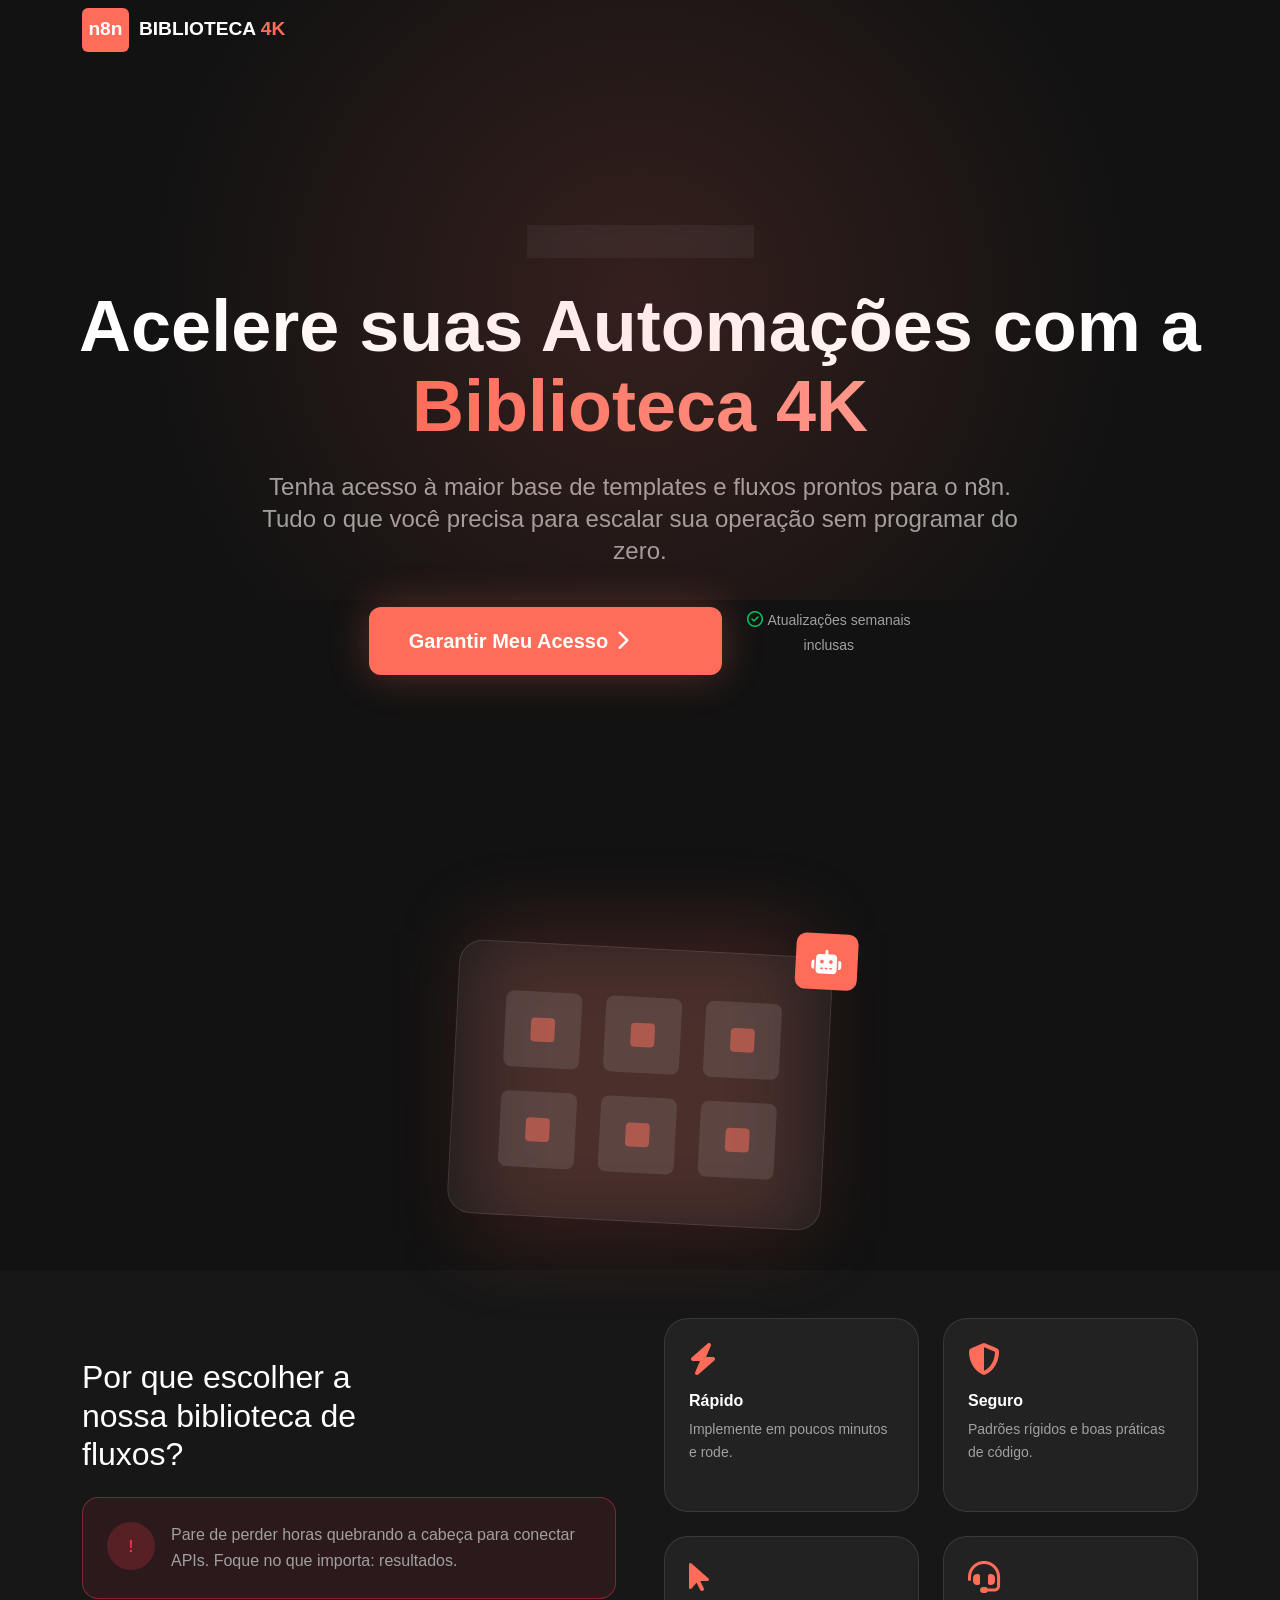
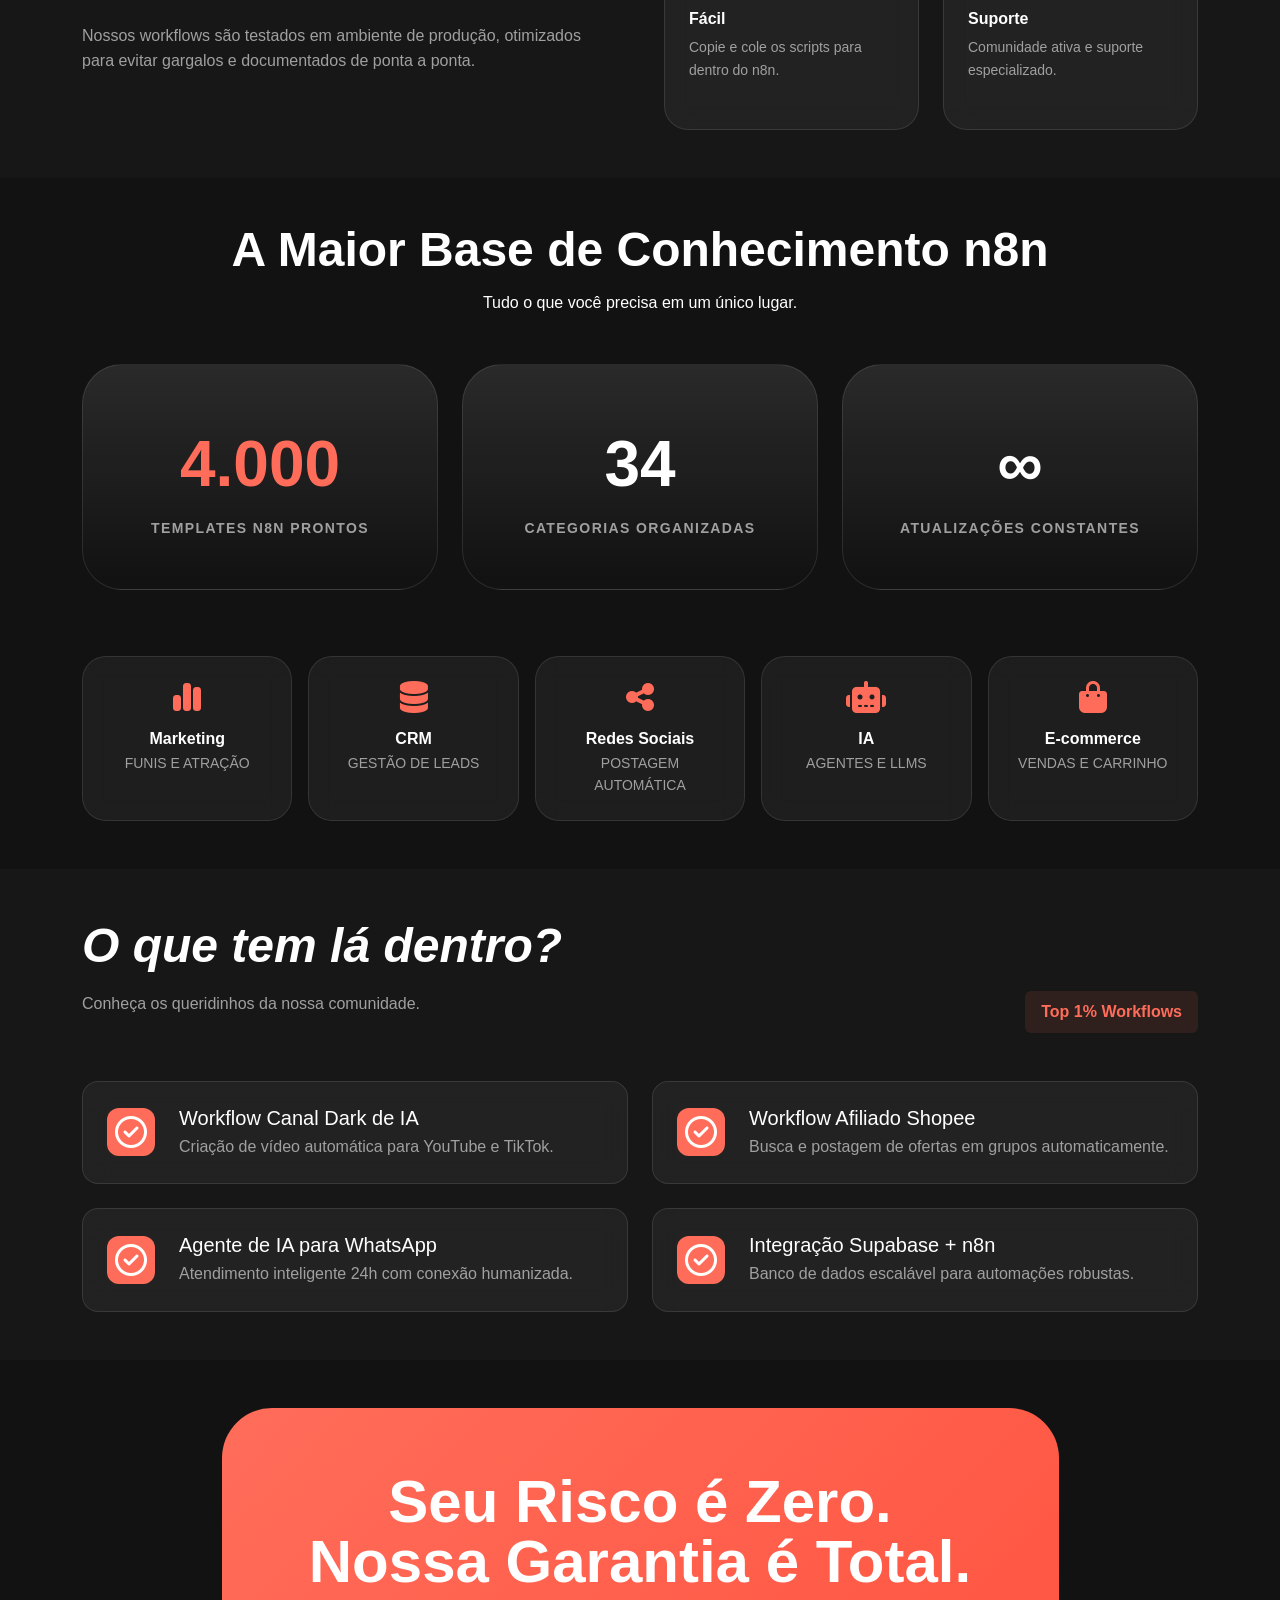
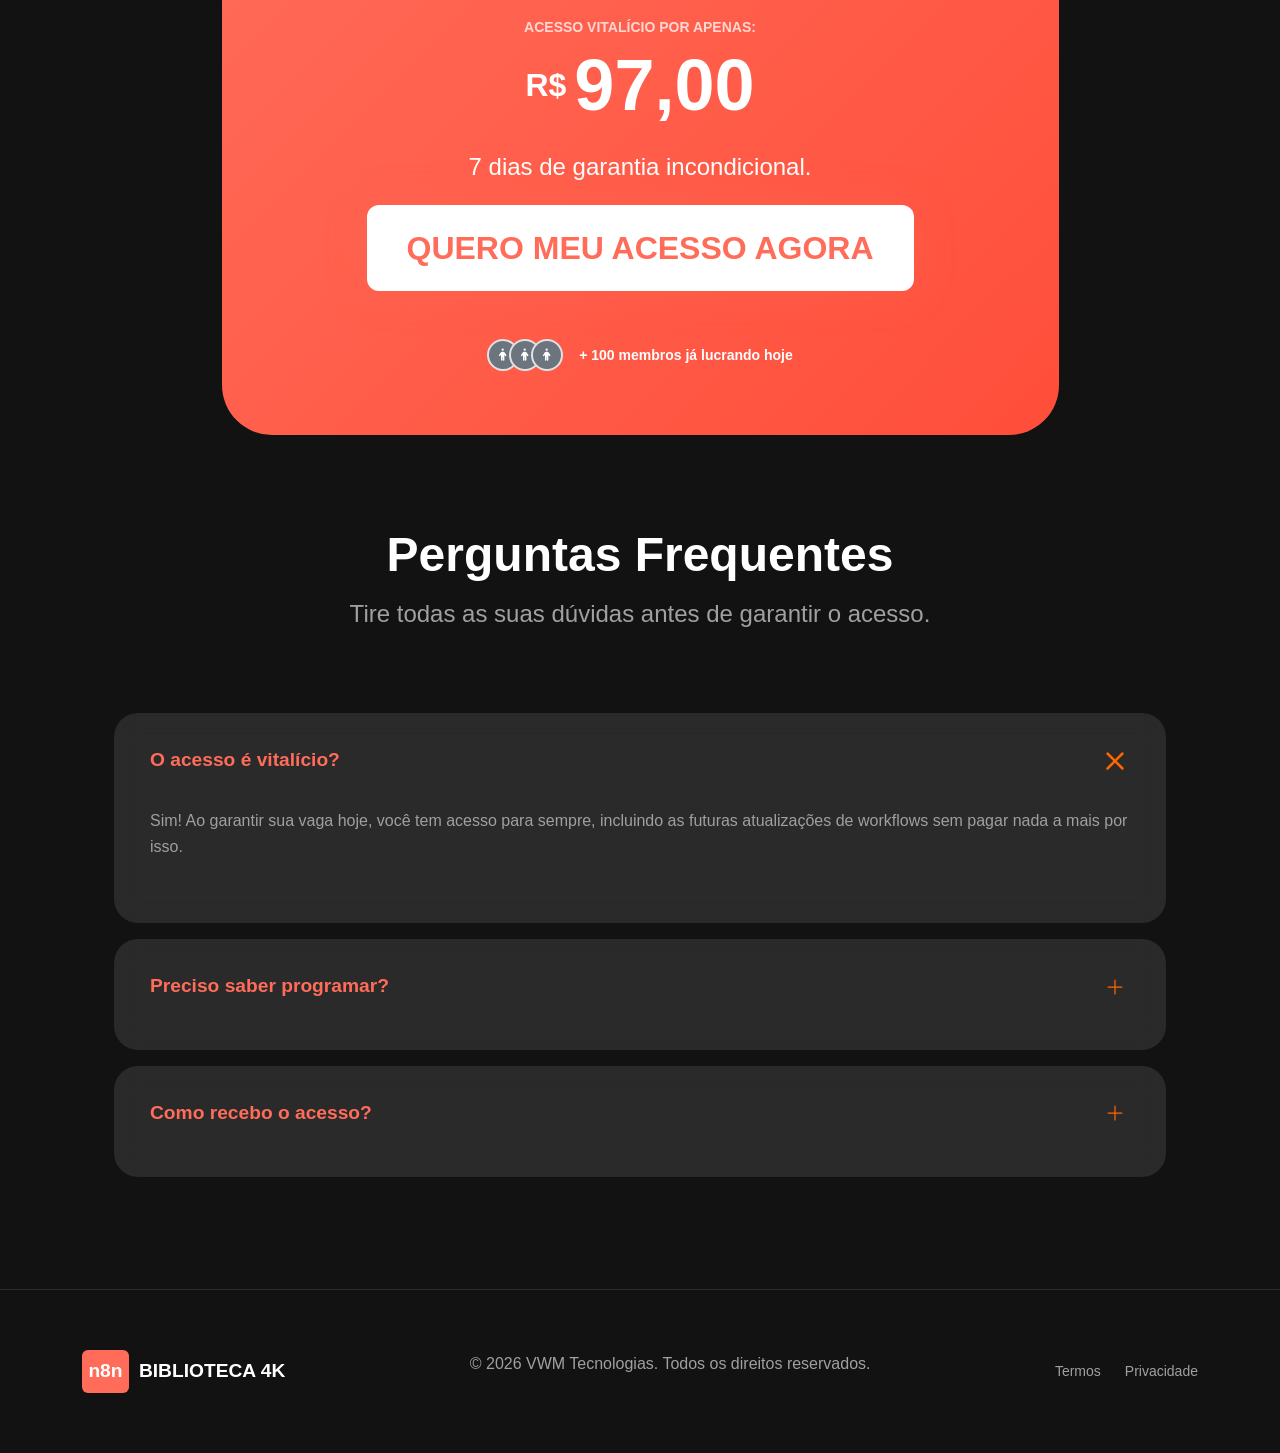
==== commit 90681ab9: "Update index.html" ====
--- a/index.html
+++ b/index.html
@@ -131,7 +131,7 @@
                     <div class="row g-4 mb-5">
                         <div class="col-md-4">
                             <div class="cat-card animation-card h-100">
-                                <span id="main-counter" class="title-card">0</span>
+                                <span id="main-counter" class="title-card">4.000</span>
                                 <span class="text-card small tracking-widest">Templates n8n Prontos</span>
                             </div>
                         </div>
